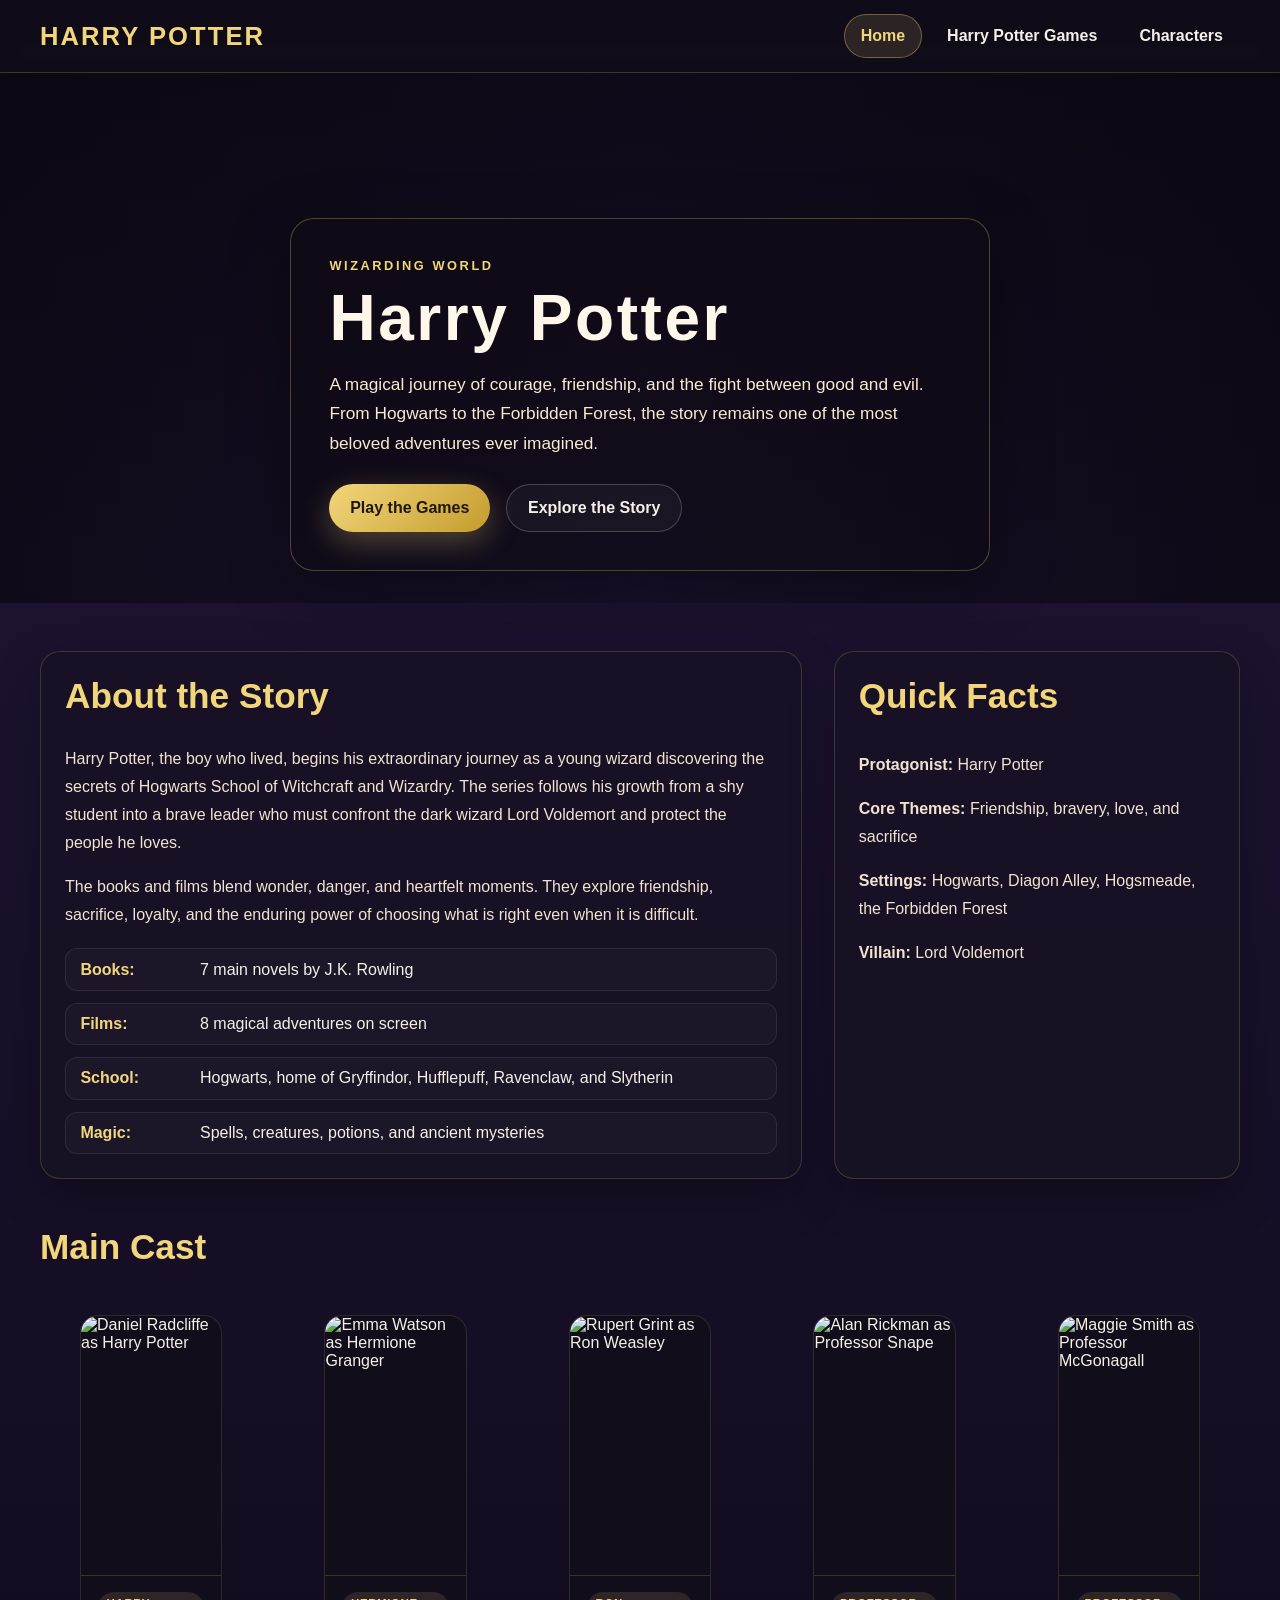
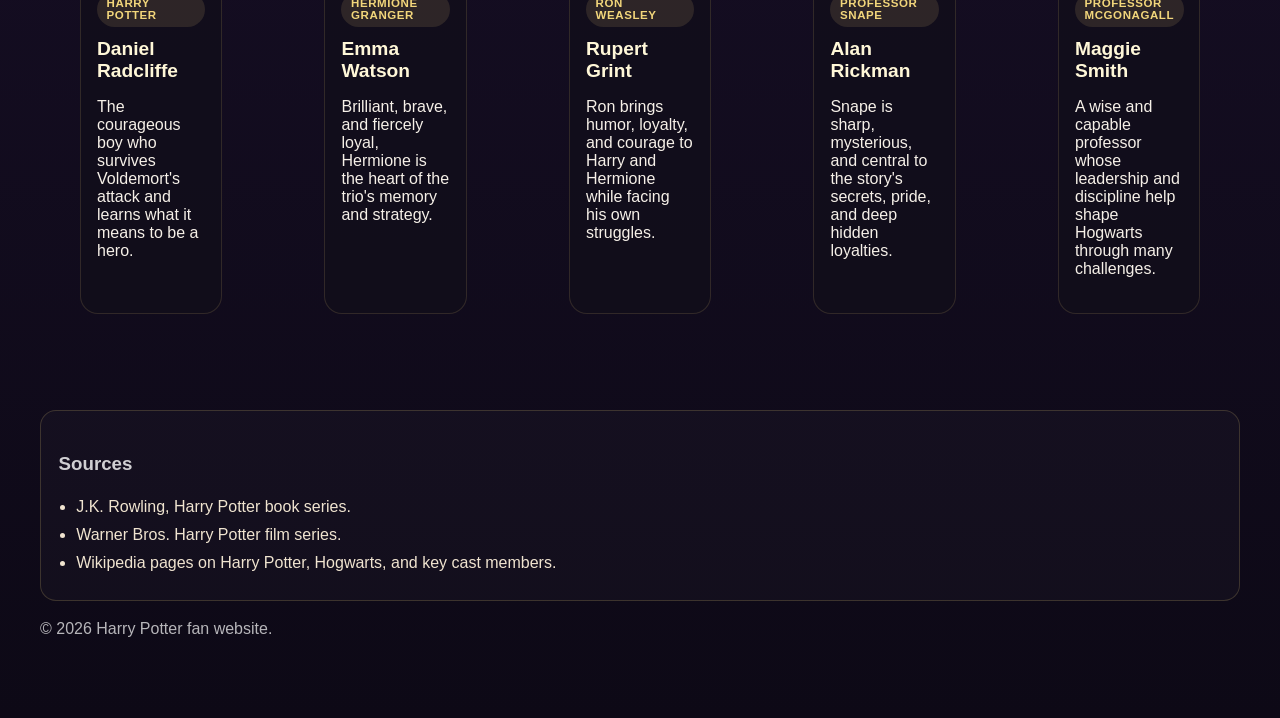
==== index.html @ 54a4c3a3 "1st code generated Added the main basic stuff" ====
<!DOCTYPE html>
<html lang="en">
  <head>
    <meta charset="UTF-8" />
    <meta name="viewport" content="width=device-width, initial-scale=1.0" />
    <title>Harry Potter</title>
    <link rel="stylesheet" href="styles.css" />
  </head>
  <body>
    <header class="site-header">
      <div class="nav-wrap">
        <div class="brand">Harry Potter</div>
        <nav class="nav-links" aria-label="Main navigation">
          <a href="index.html" class="active">Home</a>
          <a href="games.html">Harry Potter Games</a>
          <a href="characters.html">Characters</a>
        </nav>
      </div>
    </header>

    <main>
      <section class="hero">
        <div class="page-shell hero-panel">
          <div class="eyebrow">Wizarding World</div>
          <h1>Harry Potter</h1>
          <p>
            A magical journey of courage, friendship, and the fight between good and evil.
            From Hogwarts to the Forbidden Forest, the story remains one of the most beloved
            adventures ever imagined.
          </p>
          <div class="hero-actions">
            <a class="btn btn-primary" href="games.html">Play the Games</a>
            <a class="btn btn-secondary" href="#about">Explore the Story</a>
          </div>
        </div>
      </section>

      <div class="page-shell" id="about">
        <div class="content-grid">
          <article class="card story-card">
            <h2>About the Story</h2>
            <p>
              Harry Potter, the boy who lived, begins his extraordinary journey as a young wizard
              discovering the secrets of Hogwarts School of Witchcraft and Wizardry. The series follows
              his growth from a shy student into a brave leader who must confront the dark wizard Lord
              Voldemort and protect the people he loves.
            </p>
            <p>
              The books and films blend wonder, danger, and heartfelt moments. They explore friendship,
              sacrifice, loyalty, and the enduring power of choosing what is right even when it is difficult.
            </p>
            <ul class="facts-list">
              <li><strong>Books:</strong> 7 main novels by J.K. Rowling</li>
              <li><strong>Films:</strong> 8 magical adventures on screen</li>
              <li><strong>School:</strong> Hogwarts, home of Gryffindor, Hufflepuff, Ravenclaw, and Slytherin</li>
              <li><strong>Magic:</strong> Spells, creatures, potions, and ancient mysteries</li>
            </ul>
          </article>

          <aside class="card side-card">
            <h3>Quick Facts</h3>
            <p><strong>Protagonist:</strong> Harry Potter</p>
            <p><strong>Core Themes:</strong> Friendship, bravery, love, and sacrifice</p>
            <p><strong>Settings:</strong> Hogwarts, Diagon Alley, Hogsmeade, the Forbidden Forest</p>
            <p><strong>Villain:</strong> Lord Voldemort</p>
          </aside>
        </div>

        <section>
          <h2 class="section-title">Main Cast</h2>
          <div class="cast-grid">
            <figure class="cast-card">
              <img src="https://images.unsplash.com/photo-1500648767791-00dcc994a43e?auto=format&fit=crop&w=900&q=80" alt="Daniel Radcliffe as Harry Potter" />
              <figcaption>
                <div class="role-tag">Harry Potter</div>
                <h3>Daniel Radcliffe</h3>
                <p>The courageous boy who survives Voldemort's attack and learns what it means to be a hero.</p>
              </figcaption>
            </figure>

            <figure class="cast-card">
              <img src="https://images.unsplash.com/photo-1494790108377-be9c29b29330?auto=format&fit=crop&w=900&q=80" alt="Emma Watson as Hermione Granger" />
              <figcaption>
                <div class="role-tag">Hermione Granger</div>
                <h3>Emma Watson</h3>
                <p>Brilliant, brave, and fiercely loyal, Hermione is the heart of the trio's memory and strategy.</p>
              </figcaption>
            </figure>

            <figure class="cast-card">
              <img src="https://images.unsplash.com/photo-1506794778202-cad84cf45f1d?auto=format&fit=crop&w=900&q=80" alt="Rupert Grint as Ron Weasley" />
              <figcaption>
                <div class="role-tag">Ron Weasley</div>
                <h3>Rupert Grint</h3>
                <p>Ron brings humor, loyalty, and courage to Harry and Hermione while facing his own struggles.</p>
              </figcaption>
            </figure>

            <figure class="cast-card">
              <img src="https://images.unsplash.com/photo-1504593811423-6dd665756598?auto=format&fit=crop&w=900&q=80" alt="Alan Rickman as Professor Snape" />
              <figcaption>
                <div class="role-tag">Professor Snape</div>
                <h3>Alan Rickman</h3>
                <p>Snape is sharp, mysterious, and central to the story's secrets, pride, and deep hidden loyalties.</p>
              </figcaption>
            </figure>

            <figure class="cast-card">
              <img src="https://images.unsplash.com/photo-1544005313-94ddf0286df2?auto=format&fit=crop&w=900&q=80" alt="Maggie Smith as Professor McGonagall" />
              <figcaption>
                <div class="role-tag">Professor McGonagall</div>
                <h3>Maggie Smith</h3>
                <p>A wise and capable professor whose leadership and discipline help shape Hogwarts through many challenges.</p>
              </figcaption>
            </figure>
          </div>
        </section>
      </div>
    </main>

    <footer class="page-shell footer">
      <div class="source-box">
        <h3>Sources</h3>
        <ul class="source-list">
          <li>J.K. Rowling, Harry Potter book series.</li>
          <li>Warner Bros. Harry Potter film series.</li>
          <li>Wikipedia pages on Harry Potter, Hogwarts, and key cast members.</li>
        </ul>
      </div>
      <p style="margin-top: 1.2rem; color: rgba(255,255,255,0.7);">© <span data-year></span> Harry Potter fan website.</p>
    </footer>

    <script src="scripts.js"></script>
  </body>
</html>
---- styles.css ----
:root {
  --bg: #140d1d;
  --bg-soft: #20172d;
  --panel: rgba(24, 18, 36, 0.84);
  --panel-strong: rgba(17, 13, 25, 0.94);
  --gold: #f2d67b;
  --gold-deep: #c59c2d;
  --red: #a63434;
  --blue: #4a7ce0;
  --green: #61b96b;
  --white: #f6f0e8;
  --shadow: rgba(0, 0, 0, 0.35);
}

* {
  box-sizing: border-box;
}

html {
  scroll-behavior: smooth;
}

body {
  margin: 0;
  font-family: "Segoe UI", Tahoma, Geneva, Verdana, sans-serif;
  background: linear-gradient(180deg, #0d0916, #1d1230 24%, #0d0916 100%);
  color: var(--white);
}

img {
  max-width: 100%;
  display: block;
}

a {
  color: inherit;
  text-decoration: none;
}

.site-header {
  position: sticky;
  top: 0;
  z-index: 100;
  background: rgba(17, 13, 25, 0.8);
  backdrop-filter: blur(8px);
  border-bottom: 1px solid rgba(242, 214, 123, 0.2);
}

.nav-wrap {
  width: min(1200px, calc(100% - 2rem));
  margin: 0 auto;
  display: flex;
  align-items: center;
  justify-content: space-between;
  min-height: 72px;
  gap: 1rem;
}

.brand {
  font-size: clamp(1.2rem, 2vw, 1.7rem);
  font-weight: 800;
  letter-spacing: 0.08em;
  color: var(--gold);
  text-transform: uppercase;
}

.nav-links {
  display: flex;
  align-items: center;
  gap: 0.5rem;
  flex-wrap: wrap;
}

.nav-links a {
  padding: 0.72rem 1rem;
  border-radius: 999px;
  color: var(--white);
  font-weight: 600;
  border: 1px solid transparent;
  transition: 0.2s ease;
}

.nav-links a:hover,
.nav-links a.active {
  background: rgba(242, 214, 123, 0.12);
  border-color: rgba(242, 214, 123, 0.35);
  color: var(--gold);
}

.page-shell {
  width: min(1200px, calc(100% - 2rem));
  margin: 0 auto;
}

.hero {
  min-height: 530px;
  display: grid;
  align-items: end;
  padding: 4rem 0 2rem;
  background:
    linear-gradient(90deg, rgba(10, 7, 16, 0.72), rgba(10, 7, 16, 0.2) 50%, rgba(10, 7, 16, 0.8)),
    url("https://images.unsplash.com/photo-1519681393784-d120267933ba?auto=format&fit=crop&w=1600&q=80") center/cover no-repeat;
}

.hero-panel {
  max-width: 700px;
  background: rgba(15, 11, 21, 0.6);
  padding: clamp(1.4rem, 3vw, 2.5rem);
  border: 1px solid rgba(242, 214, 123, 0.28);
  border-radius: 24px;
  box-shadow: 0 18px 60px var(--shadow);
}

.eyebrow {
  letter-spacing: 0.2em;
  text-transform: uppercase;
  font-size: 0.8rem;
  color: var(--gold);
  font-weight: 800;
  margin-bottom: 0.8rem;
}

.hero h1,
.page-title {
  margin: 0 0 1rem;
  font-size: clamp(2.5rem, 5vw, 4.7rem);
  line-height: 1.05;
  letter-spacing: 0.04em;
  font-weight: 900;
  color: #fff8ea;
}

.hero p {
  font-size: 1.08rem;
  line-height: 1.7;
  color: #f7ebd1;
  margin-bottom: 1.6rem;
}

.hero-actions {
  display: flex;
  align-items: center;
  flex-wrap: wrap;
  gap: 1rem;
}

.btn {
  display: inline-flex;
  align-items: center;
  justify-content: center;
  min-height: 48px;
  padding: 0.8rem 1.3rem;
  border-radius: 999px;
  font-weight: 700;
  border: none;
  cursor: pointer;
  transition: transform 0.2s ease, box-shadow 0.2s ease;
}

.btn:hover {
  transform: translateY(-1px);
}

.btn-primary {
  background: linear-gradient(135deg, var(--gold), var(--gold-deep));
  color: #1d180b;
  box-shadow: 0 10px 30px rgba(242, 214, 123, 0.28);
}

.btn-secondary {
  background: rgba(255, 255, 255, 0.04);
  color: var(--white);
  border: 1px solid rgba(255, 255, 255, 0.2);
}

.content-grid {
  display: grid;
  grid-template-columns: 1.5fr 0.8fr;
  gap: 2rem;
  margin: 3rem 0;
}

.card {
  background: var(--panel);
  border: 1px solid rgba(242, 214, 123, 0.18);
  border-radius: 20px;
  box-shadow: 0 18px 45px rgba(0, 0, 0, 0.25);
}

.story-card,
.side-card,
.quiz-panel,
.character-card {
  padding: 1.5rem;
}

.story-card h2,
.side-card h3,
.section-title {
  margin-top: 0;
  font-size: clamp(1.5rem, 3vw, 2.2rem);
  color: var(--gold);
}

.story-card p,
.side-card p,
.character-card p,
.source-list li,
.quiz-panel p {
  line-height: 1.75;
  color: #f0e4d0;
}

.facts-list {
  list-style: none;
  padding: 0;
  margin: 1.2rem 0 0;
  display: grid;
  gap: 0.75rem;
}

.facts-list li {
  display: flex;
  align-items: baseline;
  gap: 0.6rem;
  padding: 0.7rem 0.9rem;
  border-radius: 12px;
  background: rgba(255, 255, 255, 0.025);
  border: 1px solid rgba(255, 255, 255, 0.08);
}

.facts-list strong {
  color: var(--gold);
  min-width: 110px;
}

.cast-grid,
.character-list {
  display: grid;
  grid-template-columns: repeat(auto-fit, minmax(220px, 1fr));
  gap: 1.4rem;
  margin: 2rem 0 3rem;
}

.cast-card,
.character-card {
  overflow: hidden;
  background: rgba(18, 14, 27, 0.9);
  border-radius: 18px;
  border: 1px solid rgba(242, 214, 123, 0.14);
}

.cast-card img,
.character-card img {
  width: 100%;
  height: 260px;
  object-fit: cover;
  border-bottom: 1px solid rgba(242, 214, 123, 0.18);
}

.cast-card figcaption,
.character-card .card-body {
  padding: 1rem 1rem 1.2rem;
}

.cast-card figcaption h3,
.character-card h3 {
  margin: 0 0 0.4rem;
  font-size: 1.2rem;
  color: #fff7d8;
}

.role-tag {
  display: inline-block;
  margin-bottom: 0.7rem;
  padding: 0.35rem 0.6rem;
  border-radius: 999px;
  background: rgba(242, 214, 123, 0.12);
  color: var(--gold);
  font-weight: 700;
  font-size: 0.72rem;
  letter-spacing: 0.05em;
  text-transform: uppercase;
}

.footer {
  padding: 2rem 0 4rem;
  color: rgba(255, 255, 255, 0.8);
}

.source-box {
  padding: 1.4rem 1.1rem;
  border-radius: 16px;
  background: rgba(255, 255, 255, 0.025);
  border: 1px solid rgba(242, 214, 123, 0.18);
}

.source-list {
  margin: 1rem 0 0;
  padding-left: 1.1rem;
}

.inline-block {
  display: inline-block;
}

.page-header {
  padding: 2.5rem 0 1rem;
}

.page-header p {
  color: rgba(255, 255, 255, 0.75);
  font-size: 1.06rem;
}

.game-shell {
  display: grid;
  grid-template-columns: 1.05fr 0.95fr;
  gap: 1.5rem;
  padding-bottom: 3rem;
}

.quiz-panel {
  background: rgba(22, 17, 31, 0.88);
  border-radius: 22px;
  border: 1px solid rgba(242, 214, 123, 0.18);
}

.quiz-panel h3 {
  margin-top: 0;
  color: var(--gold);
  font-size: 1.65rem;
}

.quiz-question {
  font-size: 1.15rem;
  font-weight: 700;
  margin: 0.5rem 0 1rem;
  min-height: 60px;
  line-height: 1.6;
}

.answer-grid {
  display: grid;
  gap: 0.8rem;
  margin-top: 1rem;
}

.answer-btn {
  display: block;
  width: 100%;
  text-align: left;
  padding: 0.85rem 1rem;
  border-radius: 12px;
  background: rgba(255, 255, 255, 0.04);
  border: 1px solid rgba(255, 255, 255, 0.12);
  color: var(--white);
  font: inherit;
  cursor: pointer;
  transition: background 0.2s ease, border-color 0.2s ease;
}

.answer-btn:hover {
  border-color: rgba(242, 214, 123, 0.7);
  background: rgba(242, 214, 123, 0.06);
}

.answer-btn.correct {
  background: rgba(97, 185, 107, 0.14);
  border-color: rgba(97, 185, 107, 0.7);
}

.answer-btn.incorrect {
  background: rgba(166, 52, 52, 0.14);
  border-color: rgba(166, 52, 52, 0.7);
}

.quiz-meta {
  display: flex;
  justify-content: space-between;
  align-items: center;
  margin-top: 1rem;
  gap: 0.75rem;
  flex-wrap: wrap;
  font-weight: 700;
  color: #fdecc2;
}

.quiz-wrong {
  margin-top: 1rem;
  color: #f4b7b7;
  line-height: 1.7;
}

.stage-panel {
  background: rgba(18, 14, 27, 0.92);
  border: 1px solid rgba(242, 214, 123, 0.18);
  border-radius: 22px;
  padding: 1.5rem;
}

.stage-panel h3 {
  margin-top: 0;
  color: var(--gold);
}

.battlefield-wrap {
  position: relative;
}

.battlefield {
  position: relative;
  width: 100%;
  height: 560px;
  overflow: hidden;
  border-radius: 18px;
  background:
    radial-gradient(circle at center, rgba(32, 22, 48, 0.9), rgba(7, 5, 11, 0.98) 52%, rgba(13, 6, 20, 1));
  border: 1px solid rgba(255, 255, 255, 0.1);
}

.battlefield::before {
  content: "";
  position: absolute;
  inset: 15%;
  border: 3px solid rgba(255, 255, 255, 0.9);
  border-radius: 50%;
  pointer-events: none;
}

#player {
  position: absolute;
  left: 50%;
  top: 50%;
  width: 82px;
  height: 82px;
  margin-left: -41px;
  margin-top: -41px;
  border-radius: 50%;
  border: 3px solid rgba(242, 214, 123, 0.8);
  background-image: url("https://images.unsplash.com/photo-1500648767791-00dcc994a43e?auto=format&fit=crop&w=900&q=80");
  background-size: cover;
  background-position: center;
  box-shadow: 0 0 30px rgba(242, 214, 123, 0.4);
  z-index: 2;
}

.projectile {
  position: absolute;
  width: 24px;
  height: 24px;
  border-radius: 50%;
  border: 2px solid rgba(255, 255, 255, 0.7);
  background: radial-gradient(circle, rgba(255, 255, 255, 0.9), rgba(166, 52, 52, 0.9));
  box-shadow: 0 0 16px rgba(166, 52, 52, 0.75);
  z-index: 1;
}

.spell-burst {
  position: absolute;
  pointer-events: none;
  border-radius: 50%;
  animation: burst 0.5s ease-out forwards;
  z-index: 3;
}

@keyframes burst {
  from {
    transform: scale(0.2);
    opacity: 0.95;
  }
  to {
    transform: scale(2.15);
    opacity: 0;
  }
}

.hud {
  display: flex;
  align-items: center;
  justify-content: space-between;
  gap: 1rem;
  padding-top: 1rem;
  flex-wrap: wrap;
}

.health-bar {
  flex: 1;
  min-width: 180px;
  height: 18px;
  background: rgba(255, 255, 255, 0.08);
  border-radius: 999px;
  border: 1px solid rgba(255, 255, 255, 0.12);
  overflow: hidden;
}

.health-fill {
  display: block;
  height: 100%;
  width: 100%;
  background: linear-gradient(90deg, #7bde8f, #f0d76c, #d35f5f);
  transition: width 0.2s ease;
}

.spell-buttons {
  display: flex;
  flex-wrap: wrap;
  gap: 0.7rem;
  margin-top: 1rem;
}

.spell-button {
  border: 1px solid rgba(242, 214, 123, 0.3);
  background: rgba(242, 214, 123, 0.08);
  color: var(--white);
  font: inherit;
  font-weight: 700;
  border-radius: 10px;
  padding: 0.7rem 0.9rem;
  cursor: pointer;
}

.spell-button:hover {
  background: rgba(242, 214, 123, 0.15);
}

.stage-message {
  margin-top: 1rem;
  min-height: 26px;
  color: #f9d67d;
  font-weight: 700;
}

.game-status {
  margin-top: 1rem;
  display: flex;
  gap: 1rem;
  flex-wrap: wrap;
  color: #efe5d1;
  font-weight: 700;
}

.character-list {
  margin-top: 2rem;
}

@media (max-width: 900px) {
  .content-grid,
  .game-shell {
    grid-template-columns: 1fr;
  }

  .hero {
    min-height: 470px;
  }
}

@media (max-width: 560px) {
  .nav-wrap {
    padding: 0.75rem 0;
    align-items: flex-start;
    flex-direction: column;
  }

  .nav-links {
    width: 100%;
  }

  .nav-links a {
    flex: 1 1 calc(50% - 0.5rem);
    text-align: center;
  }

  .battlefield {
    height: 440px;
  }
}
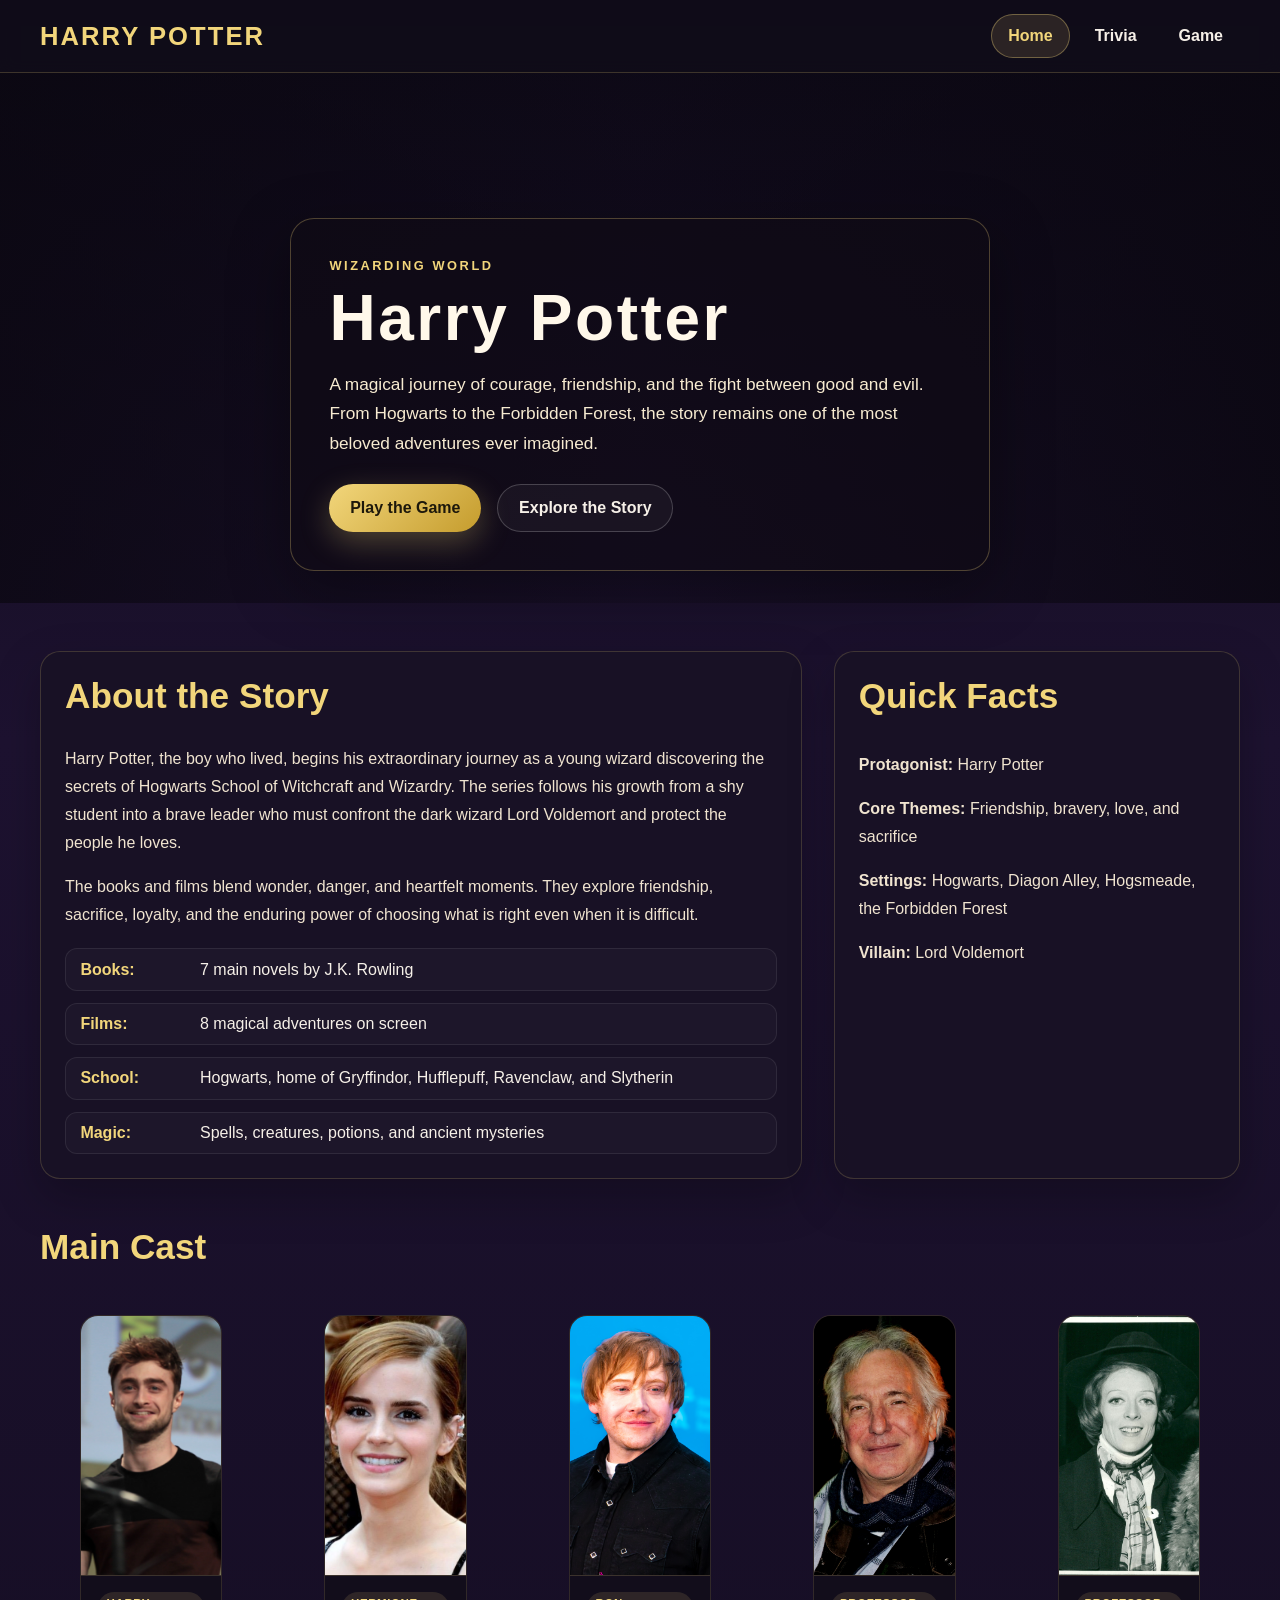
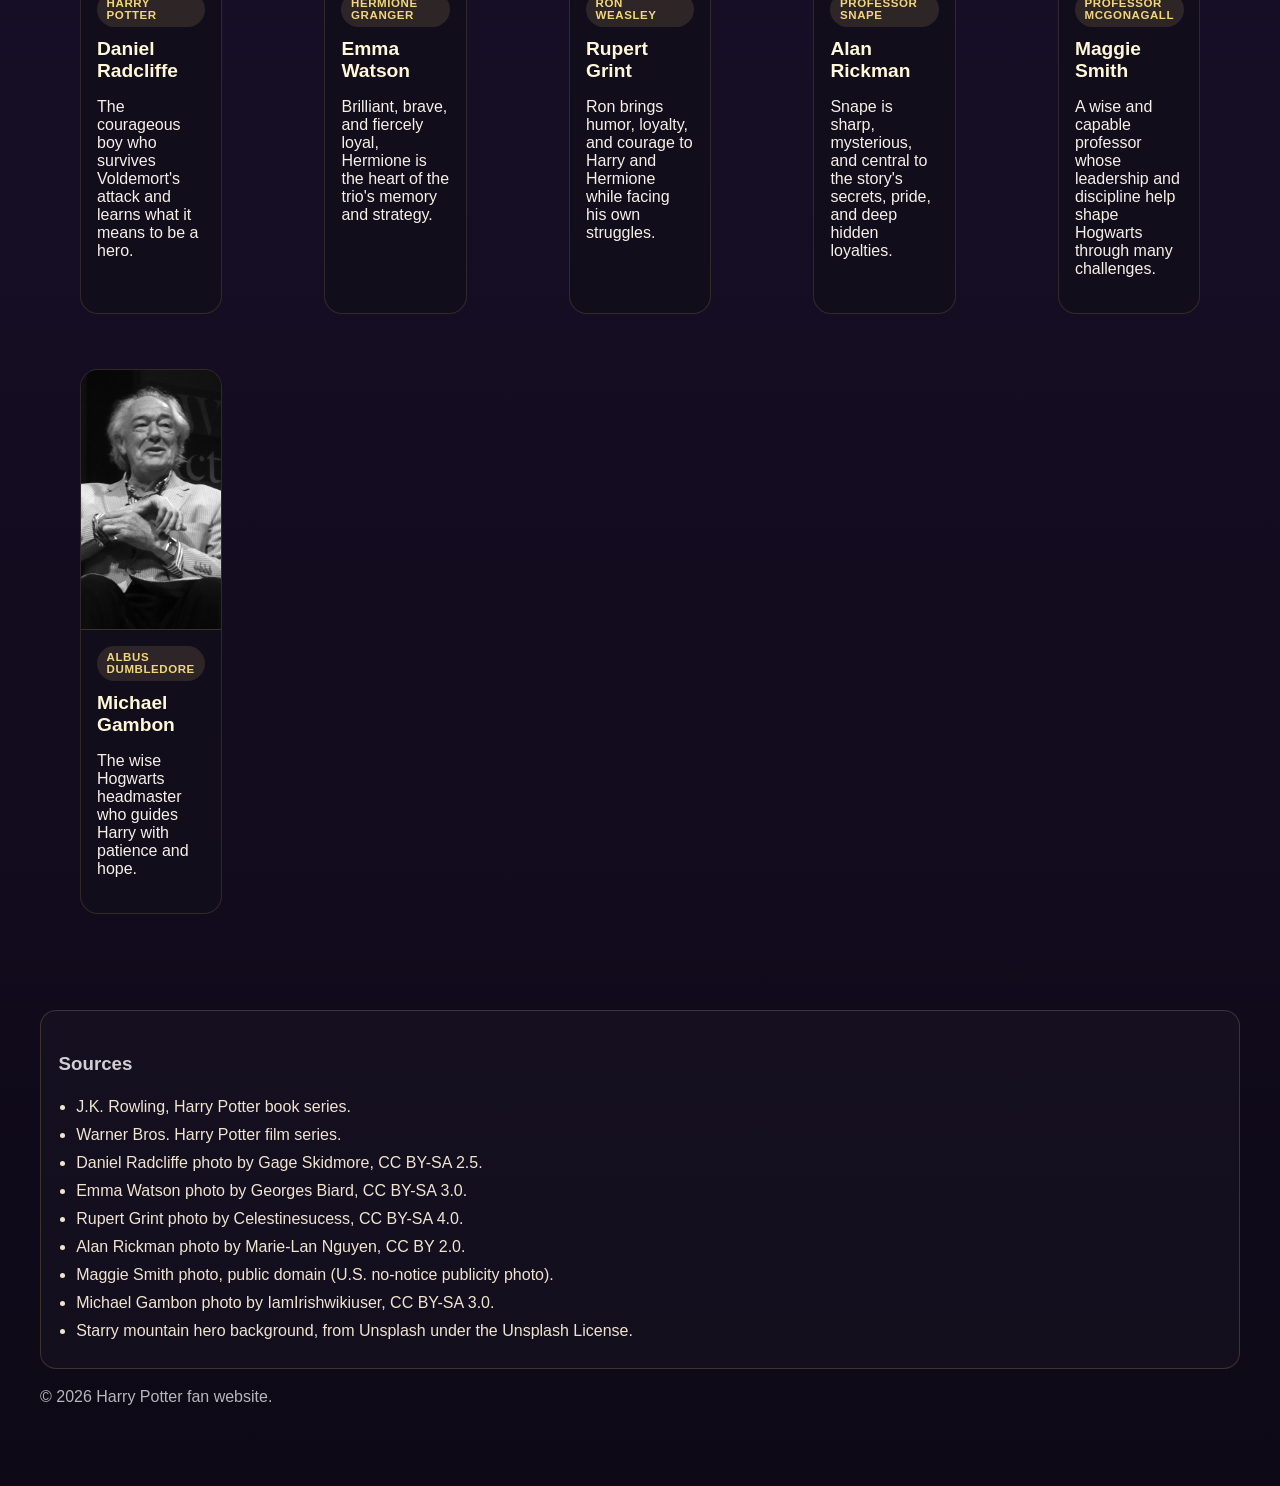
==== commit 8b0490d8: "Remade the game Added pictures and just revamped code" ====
--- a/index.html
+++ b/index.html
@@ -12,8 +12,8 @@
         <div class="brand">Harry Potter</div>
         <nav class="nav-links" aria-label="Main navigation">
           <a href="index.html" class="active">Home</a>
-          <a href="games.html">Harry Potter Games</a>
-          <a href="characters.html">Characters</a>
+          <a href="trivia.html">Trivia</a>
+          <a href="game.html">Game</a>
         </nav>
       </div>
     </header>
@@ -29,7 +29,7 @@
             adventures ever imagined.
           </p>
           <div class="hero-actions">
-            <a class="btn btn-primary" href="games.html">Play the Games</a>
+            <a class="btn btn-primary" href="game.html">Play the Game</a>
             <a class="btn btn-secondary" href="#about">Explore the Story</a>
           </div>
         </div>
@@ -70,7 +70,7 @@
           <h2 class="section-title">Main Cast</h2>
           <div class="cast-grid">
             <figure class="cast-card">
-              <img src="https://images.unsplash.com/photo-1500648767791-00dcc994a43e?auto=format&fit=crop&w=900&q=80" alt="Daniel Radcliffe as Harry Potter" />
+              <img src="assets/daniel-radcliffe.jpg" alt="Daniel Radcliffe" loading="lazy" />
               <figcaption>
                 <div class="role-tag">Harry Potter</div>
                 <h3>Daniel Radcliffe</h3>
@@ -79,7 +79,7 @@
             </figure>
 
             <figure class="cast-card">
-              <img src="https://images.unsplash.com/photo-1494790108377-be9c29b29330?auto=format&fit=crop&w=900&q=80" alt="Emma Watson as Hermione Granger" />
+              <img src="assets/emma-watson.jpg" alt="Emma Watson" loading="lazy" />
               <figcaption>
                 <div class="role-tag">Hermione Granger</div>
                 <h3>Emma Watson</h3>
@@ -88,7 +88,7 @@
             </figure>
 
             <figure class="cast-card">
-              <img src="https://images.unsplash.com/photo-1506794778202-cad84cf45f1d?auto=format&fit=crop&w=900&q=80" alt="Rupert Grint as Ron Weasley" />
+              <img src="assets/rupert-grint.jpg" alt="Rupert Grint" loading="lazy" />
               <figcaption>
                 <div class="role-tag">Ron Weasley</div>
                 <h3>Rupert Grint</h3>
@@ -97,7 +97,7 @@
             </figure>
 
             <figure class="cast-card">
-              <img src="https://images.unsplash.com/photo-1504593811423-6dd665756598?auto=format&fit=crop&w=900&q=80" alt="Alan Rickman as Professor Snape" />
+              <img src="assets/alan-rickman.jpg" alt="Alan Rickman" loading="lazy" />
               <figcaption>
                 <div class="role-tag">Professor Snape</div>
                 <h3>Alan Rickman</h3>
@@ -106,11 +106,20 @@
             </figure>
 
             <figure class="cast-card">
-              <img src="https://images.unsplash.com/photo-1544005313-94ddf0286df2?auto=format&fit=crop&w=900&q=80" alt="Maggie Smith as Professor McGonagall" />
+              <img src="assets/maggie-smith.jpg" alt="Maggie Smith" loading="lazy" />
               <figcaption>
                 <div class="role-tag">Professor McGonagall</div>
                 <h3>Maggie Smith</h3>
                 <p>A wise and capable professor whose leadership and discipline help shape Hogwarts through many challenges.</p>
+              </figcaption>
+            </figure>
+
+            <figure class="cast-card">
+              <img src="assets/michael-gambon.jpg" alt="Michael Gambon" loading="lazy" />
+              <figcaption>
+                <div class="role-tag">Albus Dumbledore</div>
+                <h3>Michael Gambon</h3>
+                <p>The wise Hogwarts headmaster who guides Harry with patience and hope.</p>
               </figcaption>
             </figure>
           </div>
@@ -124,7 +133,13 @@
         <ul class="source-list">
           <li>J.K. Rowling, Harry Potter book series.</li>
           <li>Warner Bros. Harry Potter film series.</li>
-          <li>Wikipedia pages on Harry Potter, Hogwarts, and key cast members.</li>
+          <li><a href="https://commons.wikimedia.org/wiki/File:Daniel_Radcliffe_2014.jpg">Daniel Radcliffe photo</a> by Gage Skidmore, <a href="https://creativecommons.org/licenses/by-sa/2.5/">CC BY-SA 2.5</a>.</li>
+          <li><a href="https://commons.wikimedia.org/wiki/File:Emma_Watson_2013.jpg">Emma Watson photo</a> by Georges Biard, <a href="https://creativecommons.org/licenses/by-sa/3.0/">CC BY-SA 3.0</a>.</li>
+          <li><a href="https://commons.wikimedia.org/wiki/File:Rupert_Grint_at_Berlin_Film_Festival_2026,_(P1230674).jpg">Rupert Grint photo</a> by Celestinesucess, <a href="https://creativecommons.org/licenses/by-sa/4.0/">CC BY-SA 4.0</a>.</li>
+          <li><a href="https://commons.wikimedia.org/wiki/File:Alan_Rickman_at_BAM_-17.jpg">Alan Rickman photo</a> by Marie-Lan Nguyen, <a href="https://creativecommons.org/licenses/by/2.0/">CC BY 2.0</a>.</li>
+          <li><a href="https://commons.wikimedia.org/wiki/File:Dame_Maggie_Smith_1973_(front_side).jpg">Maggie Smith photo</a>, public domain (U.S. no-notice publicity photo).</li>
+          <li><a href="https://commons.wikimedia.org/wiki/File:Michael_Gambon_cropped.jpg">Michael Gambon photo</a> by IamIrishwikiuser, <a href="https://creativecommons.org/licenses/by-sa/3.0/">CC BY-SA 3.0</a>.</li>
+          <li><a href="https://images.unsplash.com/photo-1519681393784-d120267933ba">Starry mountain hero background</a>, from Unsplash under the <a href="https://unsplash.com/license">Unsplash License</a>.</li>
         </ul>
       </div>
       <p style="margin-top: 1.2rem; color: rgba(255,255,255,0.7);">© <span data-year></span> Harry Potter fan website.</p>
--- a/styles.css
+++ b/styles.css
@@ -438,9 +438,6 @@
   margin-top: -41px;
   border-radius: 50%;
   border: 3px solid rgba(242, 214, 123, 0.8);
-  background-image: url("https://images.unsplash.com/photo-1500648767791-00dcc994a43e?auto=format&fit=crop&w=900&q=80");
-  background-size: cover;
-  background-position: center;
   box-shadow: 0 0 30px rgba(242, 214, 123, 0.4);
   z-index: 2;
 }
@@ -575,3 +572,224 @@
     height: 440px;
   }
 }
+
+.game-header .nav-wrap {
+  min-height: 58px;
+}
+
+.game-page {
+  height: 100vh;
+  overflow: hidden;
+}
+
+.game-screen {
+  height: calc(100vh - 58px);
+  display: grid;
+  place-items: center;
+  overflow: hidden;
+  background: #09070e;
+}
+
+.arena {
+  position: relative;
+  width: min(calc(100vw - 1rem), calc(100vh - 66px));
+  height: min(calc(100vw - 1rem), calc(100vh - 66px));
+  aspect-ratio: 1;
+  overflow: hidden;
+  background: #100a19;
+  box-shadow: 0 0 80px rgba(104, 60, 151, 0.25);
+}
+
+#battleCanvas {
+  display: block;
+  width: 100%;
+  height: 100%;
+  touch-action: none;
+}
+
+.game-topbar,
+.game-bottom {
+  position: absolute;
+  z-index: 4;
+  left: 3%;
+  right: 3%;
+  display: flex;
+  align-items: center;
+  gap: 0.65rem;
+  color: #fff;
+  text-shadow: 0 2px 6px #000;
+}
+
+.game-topbar {
+  top: 3%;
+}
+
+.game-topbar > div:first-child {
+  display: grid;
+  gap: 0.25rem;
+}
+
+.game-topbar > div:first-child span {
+  color: #e0d2f3;
+  font-size: 0.8rem;
+}
+
+.health-track {
+  flex: 1;
+  max-width: 210px;
+  height: 12px;
+  overflow: hidden;
+  border: 1px solid rgba(255,255,255,.7);
+  border-radius: 999px;
+  background: rgba(0,0,0,.7);
+}
+
+#healthBar {
+  display: block;
+  width: 100%;
+  height: 100%;
+  background: linear-gradient(90deg, #51d583, #f3d567, #ef4b52);
+  transition: width .15s ease;
+}
+
+.game-button {
+  padding: 0.55rem 0.75rem;
+  border-radius: 8px;
+  border: 1px solid rgba(242,214,123,.55);
+  background: rgba(22,16,32,.92);
+  color: #fff5d5;
+  font: inherit;
+  font-weight: 700;
+  cursor: pointer;
+}
+
+.game-button:hover:not(:disabled) {
+  background: rgba(104,72,137,.95);
+}
+
+.game-button:disabled {
+  opacity: .48;
+  cursor: not-allowed;
+}
+
+.game-bottom {
+  bottom: 3%;
+  justify-content: space-between;
+  align-items: end;
+}
+
+.game-bottom p {
+  margin: 0;
+  font-size: 0.78rem;
+  text-align: right;
+  color: #f0e5f7;
+}
+
+.spell-bar {
+  display: flex;
+  gap: 0.3rem;
+  flex-wrap: wrap;
+}
+
+.spell-slot {
+  font-size: 0.75rem;
+  padding: 0.4rem 0.55rem;
+}
+
+.overlay-panel {
+  position: absolute;
+  inset: 0;
+  z-index: 10;
+  display: grid;
+  place-items: center;
+  padding: 1rem;
+  background: rgba(5, 3, 10, .82);
+}
+
+.overlay-panel[hidden] {
+  display: none;
+}
+
+.overlay-card {
+  position: relative;
+  width: min(540px, 100%);
+  max-height: 88%;
+  overflow: auto;
+  padding: 1.5rem;
+  border: 1px solid rgba(242,214,123,.4);
+  border-radius: 18px;
+  background: rgba(24,18,36,.98);
+  box-shadow: 0 20px 70px #000;
+}
+
+.overlay-card h2 {
+  margin-top: 0;
+  color: var(--gold);
+}
+
+.overlay-card p {
+  line-height: 1.6;
+  color: #eee3f6;
+}
+
+.overlay-close {
+  position: absolute;
+  top: .7rem;
+  right: .8rem;
+  border: 0;
+  background: none;
+  color: white;
+  font-size: 1.8rem;
+  cursor: pointer;
+}
+
+.token-count {
+  padding: .8rem;
+  border-radius: 10px;
+  background: rgba(255,255,255,.06);
+  color: #f5df9d;
+  line-height: 1.8;
+}
+
+.shop-items {
+  display: grid;
+  gap: .55rem;
+  margin-top: 1rem;
+}
+
+.shop-row {
+  display: flex;
+  align-items: center;
+  justify-content: space-between;
+  gap: 1rem;
+  padding: .6rem;
+  border-bottom: 1px solid rgba(255,255,255,.1);
+}
+
+@media (max-width: 650px) {
+  .game-topbar, .game-bottom {
+    left: 3%;
+    right: 3%;
+    gap: .35rem;
+  }
+  .game-topbar {
+    flex-wrap: wrap;
+  }
+  .game-topbar > div:first-child {
+    flex: 1 1 42%;
+  }
+  .health-track {
+    flex: 1 1 40%;
+  }
+  .game-button {
+    padding: .4rem .5rem;
+    font-size: .75rem;
+  }
+  .game-bottom {
+    display: block;
+  }
+  .game-bottom p {
+    margin-top: .35rem;
+    text-align: left;
+  }
+}
